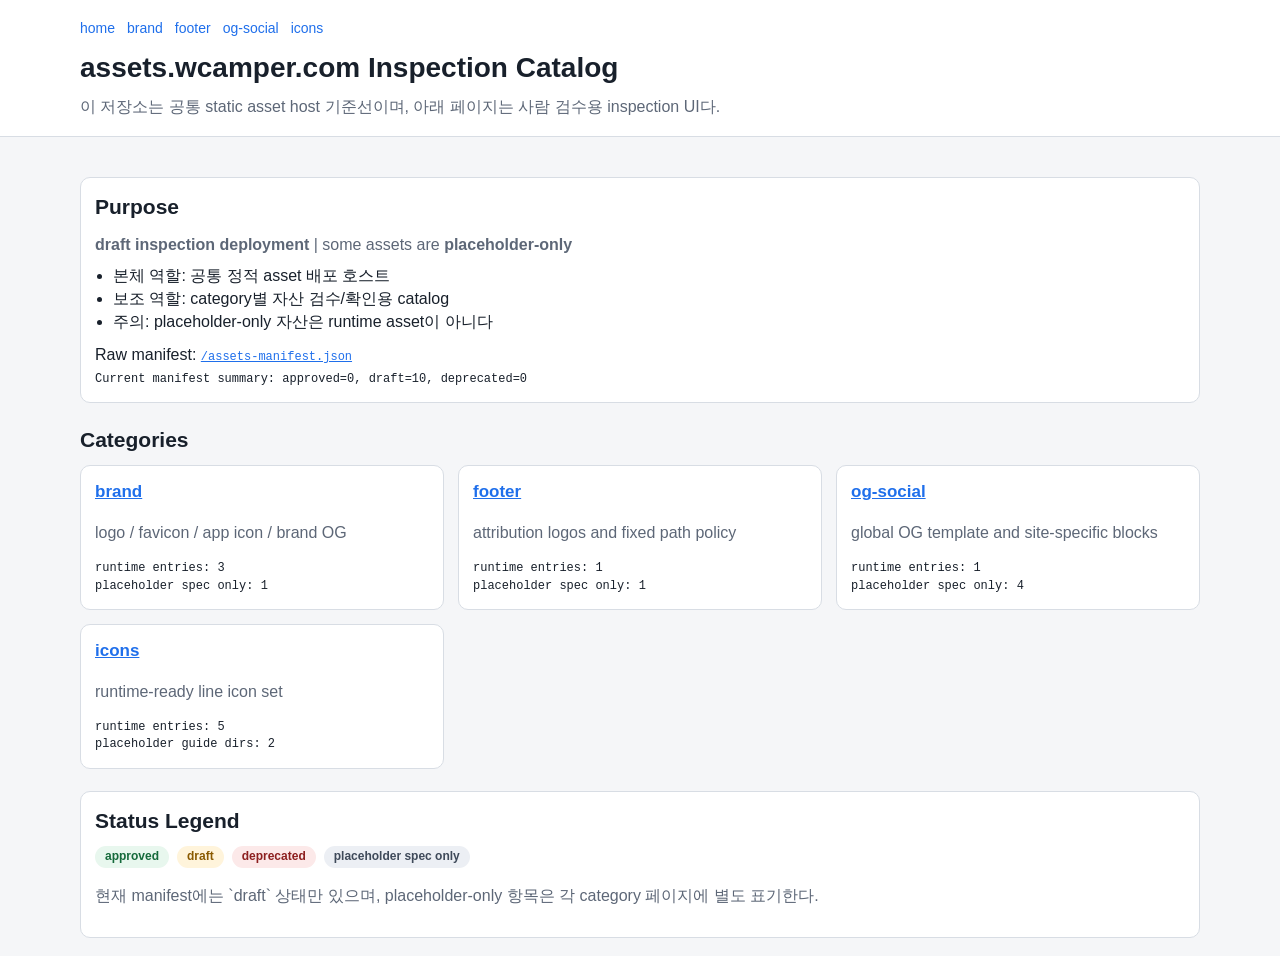
==== index.html @ 77c30739 "Bootstrap assets host and inspection catalog for assets.wcamper.com" ====
<!doctype html>
<html lang="en">
<head>
  <meta charset="utf-8">
  <meta name="viewport" content="width=device-width,initial-scale=1">
  <title>assets.wcamper.com Inspection Catalog</title>
  <link rel="stylesheet" href="styles.css">
</head>
<body>
  <header>
    <div class="wrap">
      <div class="top-nav">
        <a href="./index.html">home</a>
        <a href="./brand/index.html">brand</a>
        <a href="./footer/index.html">footer</a>
        <a href="./og-social/index.html">og-social</a>
        <a href="./icons/index.html">icons</a>
      </div>
      <h1>assets.wcamper.com Inspection Catalog</h1>
      <p class="lead">
        이 저장소는 공통 static asset host 기준선이며, 아래 페이지는 사람 검수용 inspection UI다.
      </p>
    </div>
  </header>

  <main class="wrap">
    <section class="section card">
      <h2>Purpose</h2>
      <p class="lead"><strong>draft inspection deployment</strong> | some assets are <strong>placeholder-only</strong></p>
      <ul>
        <li>본체 역할: 공통 정적 asset 배포 호스트</li>
        <li>보조 역할: category별 자산 검수/확인용 catalog</li>
        <li>주의: placeholder-only 자산은 runtime asset이 아니다</li>
      </ul>
      <div class="meta">
        <div>Raw manifest: <a href="./assets-manifest.json" class="mono">/assets-manifest.json</a></div>
        <div class="mono">Current manifest summary: approved=0, draft=10, deprecated=0</div>
      </div>
    </section>

    <section class="section">
      <h2>Categories</h2>
      <div class="grid grid-2">
        <article class="card">
          <h3><a href="./brand/index.html">brand</a></h3>
          <p class="muted">logo / favicon / app icon / brand OG</p>
          <div class="mono">runtime entries: 3</div>
          <div class="mono">placeholder spec only: 1</div>
        </article>
        <article class="card">
          <h3><a href="./footer/index.html">footer</a></h3>
          <p class="muted">attribution logos and fixed path policy</p>
          <div class="mono">runtime entries: 1</div>
          <div class="mono">placeholder spec only: 1</div>
        </article>
        <article class="card">
          <h3><a href="./og-social/index.html">og-social</a></h3>
          <p class="muted">global OG template and site-specific blocks</p>
          <div class="mono">runtime entries: 1</div>
          <div class="mono">placeholder spec only: 4</div>
        </article>
        <article class="card">
          <h3><a href="./icons/index.html">icons</a></h3>
          <p class="muted">runtime-ready line icon set</p>
          <div class="mono">runtime entries: 5</div>
          <div class="mono">placeholder guide dirs: 2</div>
        </article>
      </div>
    </section>

    <section class="section card">
      <h2>Status Legend</h2>
      <div class="legend">
        <span class="badge approved">approved</span>
        <span class="badge draft">draft</span>
        <span class="badge deprecated">deprecated</span>
        <span class="badge placeholder">placeholder spec only</span>
      </div>
      <p class="muted">현재 manifest에는 `draft` 상태만 있으며, placeholder-only 항목은 각 category 페이지에 별도 표기한다.</p>
    </section>
  </main>
</body>
</html>
---- styles.css ----
:root {
  --bg: #f5f6f8;
  --card: #ffffff;
  --line: #d8dde4;
  --text: #18202b;
  --muted: #5d6777;
  --accent: #1f6feb;
  --approved-bg: #e8f7ee;
  --approved-fg: #156a3b;
  --draft-bg: #fff4db;
  --draft-fg: #8a5a00;
  --deprecated-bg: #fce9e9;
  --deprecated-fg: #8d1f1f;
  --placeholder-bg: #eceff4;
  --placeholder-fg: #3f4a5a;
}

* {
  box-sizing: border-box;
}

body {
  margin: 0;
  font-family: "Segoe UI", Arial, sans-serif;
  color: var(--text);
  background: var(--bg);
  line-height: 1.45;
}

a {
  color: var(--accent);
}

header {
  background: var(--card);
  border-bottom: 1px solid var(--line);
}

.wrap {
  max-width: 1160px;
  margin: 0 auto;
  padding: 18px 20px;
}

.top-nav {
  display: flex;
  gap: 12px;
  flex-wrap: wrap;
  font-size: 14px;
}

.top-nav a {
  text-decoration: none;
}

h1 {
  margin: 10px 0 6px;
  font-size: 28px;
}

h2 {
  margin: 0 0 10px;
  font-size: 21px;
}

h3 {
  margin: 0 0 8px;
  font-size: 17px;
}

.lead {
  margin: 0;
  color: var(--muted);
}

.section {
  margin-top: 22px;
}

.grid {
  display: grid;
  gap: 14px;
}

.grid-2 {
  grid-template-columns: repeat(auto-fit, minmax(280px, 1fr));
}

.grid-3 {
  grid-template-columns: repeat(auto-fit, minmax(230px, 1fr));
}

.card {
  background: var(--card);
  border: 1px solid var(--line);
  border-radius: 10px;
  padding: 14px;
}

.mono {
  font-family: "Consolas", "Courier New", monospace;
  font-size: 12px;
  word-break: break-all;
}

.muted {
  color: var(--muted);
}

.meta {
  margin-top: 10px;
  display: grid;
  gap: 4px;
}

.preview {
  border: 1px solid var(--line);
  border-radius: 8px;
  background: #ffffff;
  min-height: 140px;
  display: flex;
  align-items: center;
  justify-content: center;
  padding: 14px;
  overflow: hidden;
}

.preview img {
  max-width: 100%;
  max-height: 240px;
}

.surface {
  border: 1px solid var(--line);
  border-radius: 8px;
  padding: 12px;
  margin-top: 10px;
}

.surface-light {
  background: #fafcff;
}

.surface-dark {
  background: #0f1725;
  color: #e9edf5;
}

.badge {
  display: inline-block;
  border-radius: 999px;
  padding: 2px 10px;
  font-size: 12px;
  font-weight: 600;
  vertical-align: middle;
}

.approved {
  background: var(--approved-bg);
  color: var(--approved-fg);
}

.draft {
  background: var(--draft-bg);
  color: var(--draft-fg);
}

.deprecated {
  background: var(--deprecated-bg);
  color: var(--deprecated-fg);
}

.placeholder {
  background: var(--placeholder-bg);
  color: var(--placeholder-fg);
}

.legend {
  display: flex;
  flex-wrap: wrap;
  gap: 8px;
}

ul {
  margin: 8px 0 0;
  padding-left: 18px;
}

@media (max-width: 720px) {
  .wrap {
    padding: 16px;
  }
  h1 {
    font-size: 24px;
  }
}
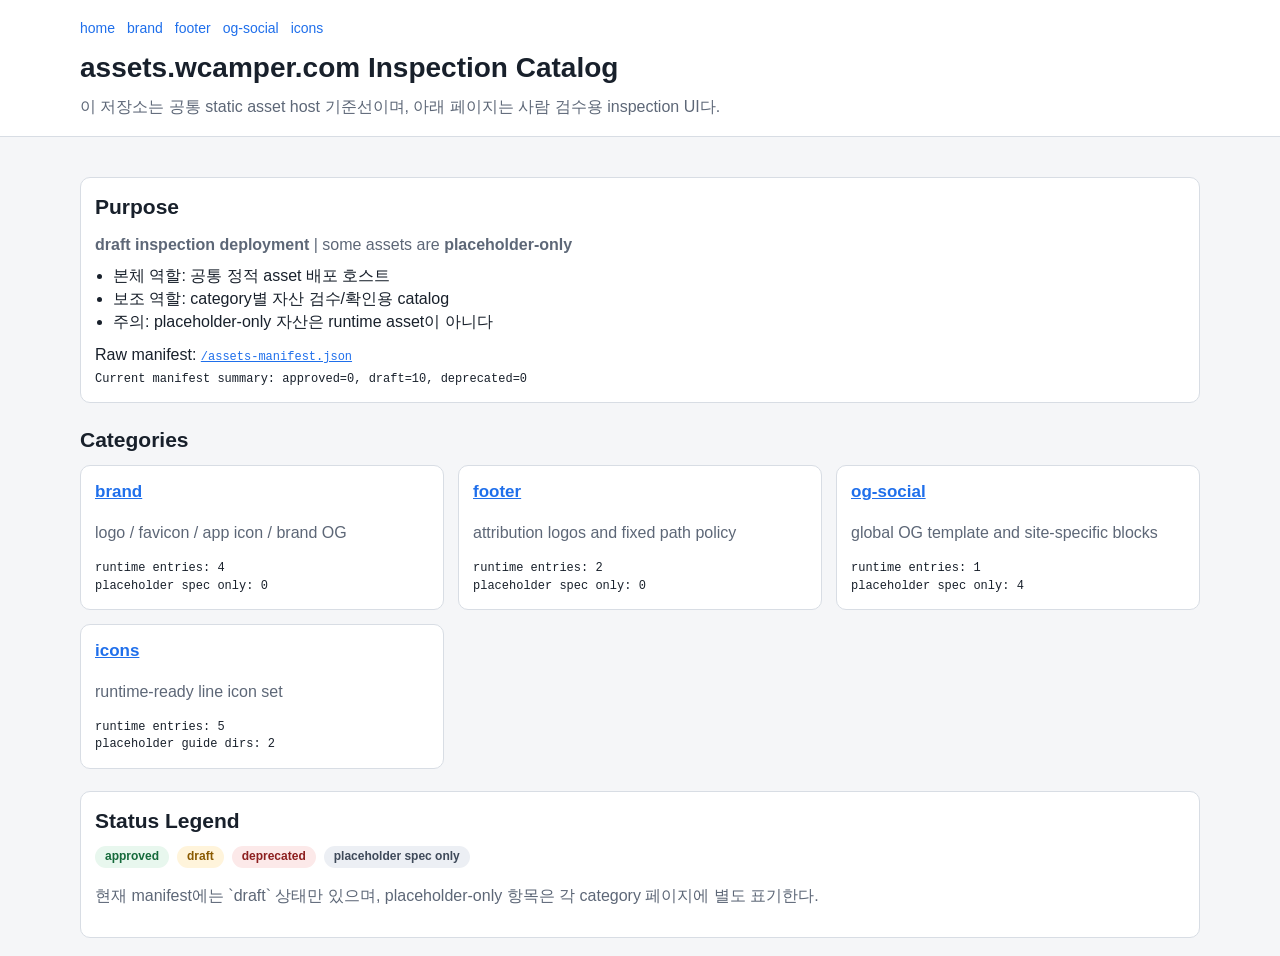
==== commit 46740a2c: "fix: remap brand and footer assets to live wcamper sources" ====
--- a/index.html
+++ b/index.html
@@ -44,14 +44,14 @@
         <article class="card">
           <h3><a href="./brand/index.html">brand</a></h3>
           <p class="muted">logo / favicon / app icon / brand OG</p>
-          <div class="mono">runtime entries: 3</div>
-          <div class="mono">placeholder spec only: 1</div>
+          <div class="mono">runtime entries: 4</div>
+          <div class="mono">placeholder spec only: 0</div>
         </article>
         <article class="card">
           <h3><a href="./footer/index.html">footer</a></h3>
           <p class="muted">attribution logos and fixed path policy</p>
-          <div class="mono">runtime entries: 1</div>
-          <div class="mono">placeholder spec only: 1</div>
+          <div class="mono">runtime entries: 2</div>
+          <div class="mono">placeholder spec only: 0</div>
         </article>
         <article class="card">
           <h3><a href="./og-social/index.html">og-social</a></h3>
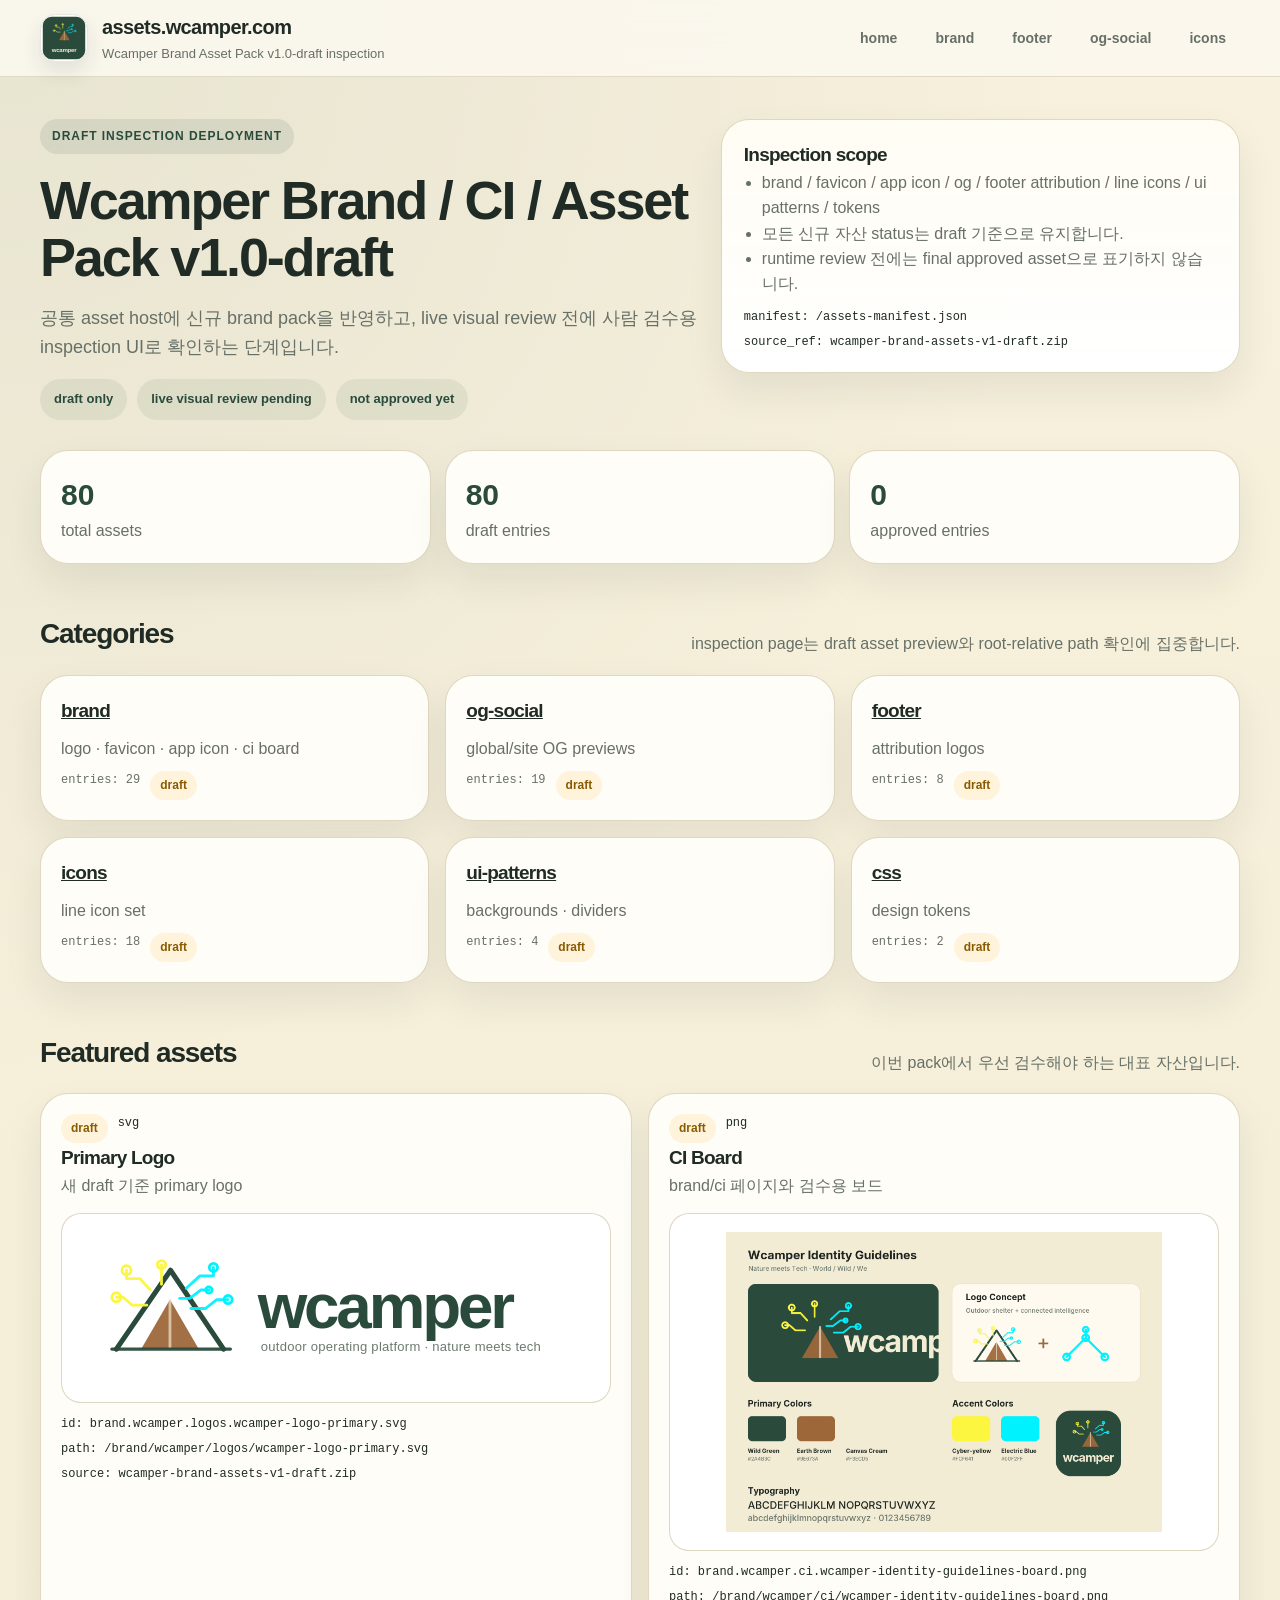
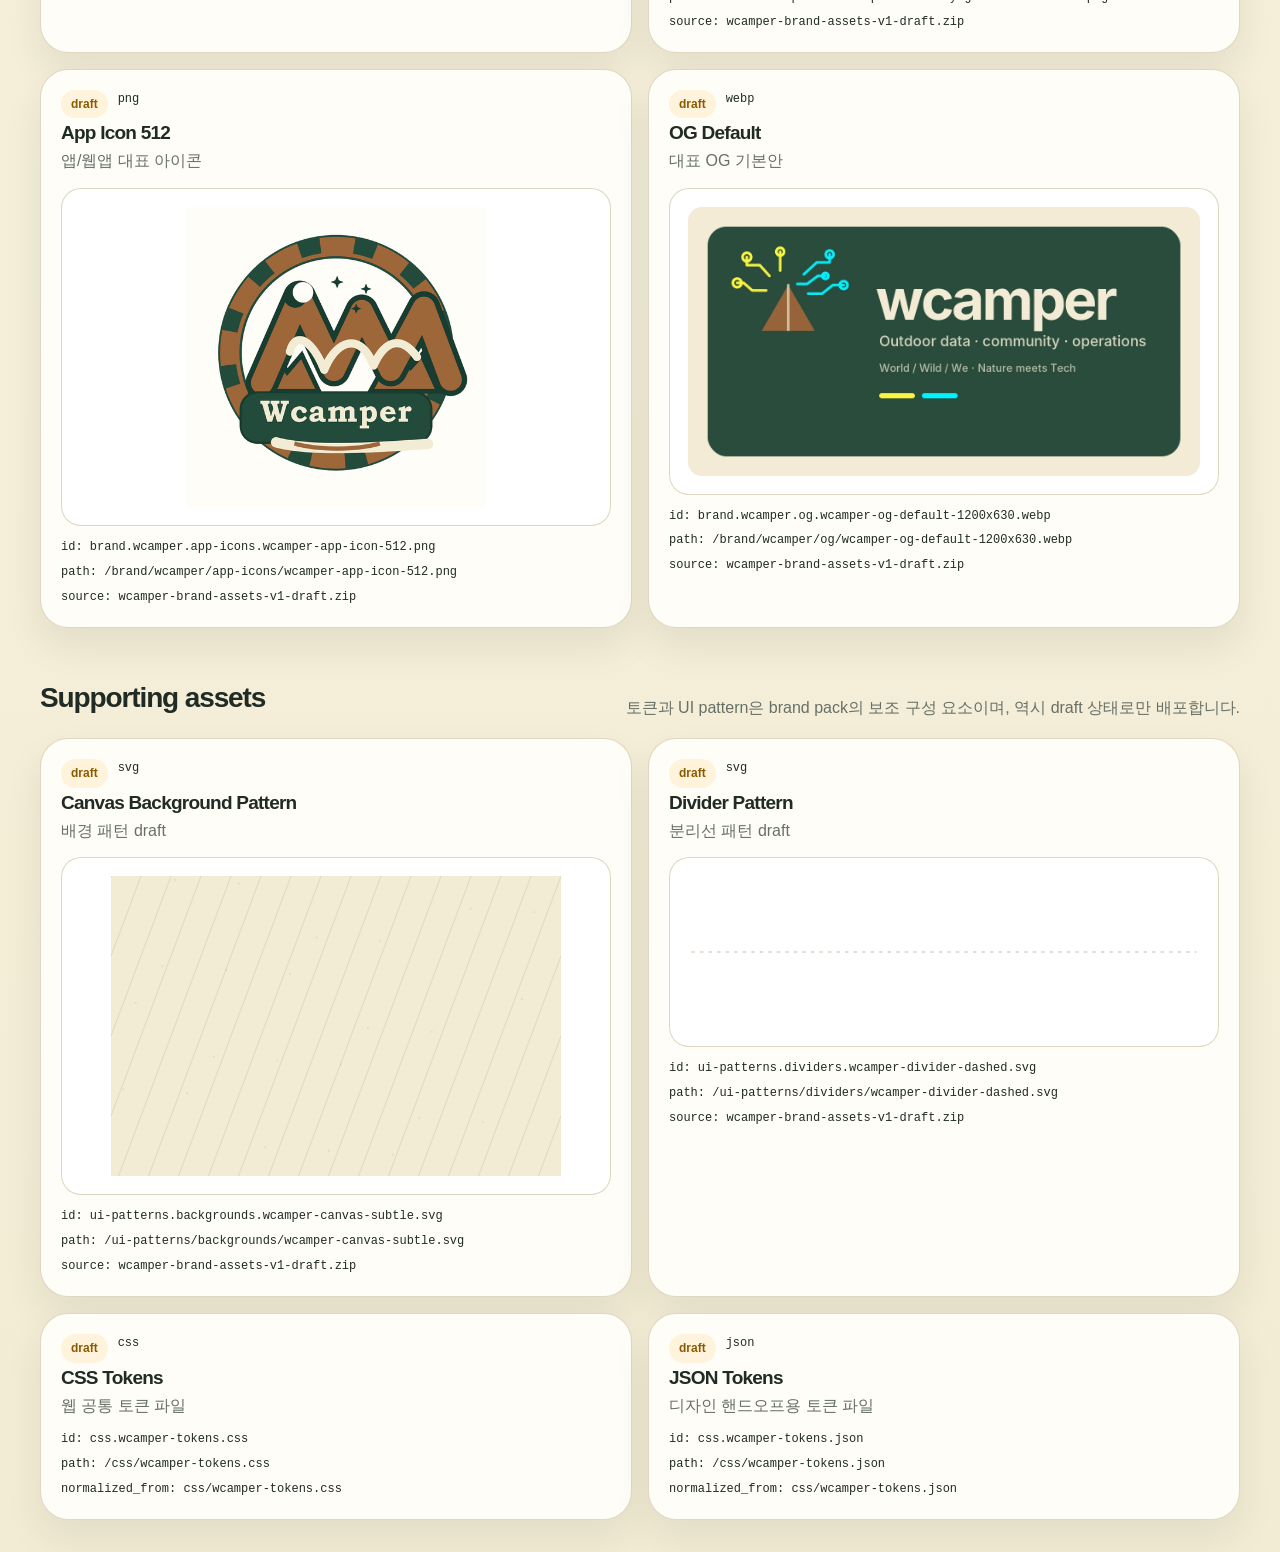
==== commit 01c79e45: "feat: add wcamper brand asset pack v1 draft" ====
--- a/index.html
+++ b/index.html
@@ -1,82 +1,96 @@
 <!doctype html>
-<html lang="en">
+<html lang="ko">
 <head>
   <meta charset="utf-8">
   <meta name="viewport" content="width=device-width,initial-scale=1">
-  <title>assets.wcamper.com Inspection Catalog</title>
-  <link rel="stylesheet" href="styles.css">
+  <title>assets.wcamper.com | Wcamper Brand Asset Pack v1.0-draft</title>
+  <meta name="description" content="Wcamper Brand / CI / Asset Pack v1.0-draft inspection catalog">
+  <link rel="stylesheet" href="./styles.css">
+  <script src="./inspection.js" defer></script>
 </head>
-<body>
-  <header>
-    <div class="wrap">
-      <div class="top-nav">
+<body data-page="home">
+  <header class="site-header">
+    <div class="wrap header-bar">
+      <a class="brand-lockup" href="./index.html">
+        <img src="/brand/wcamper/logos/wcamper-symbol-card.svg" alt="">
+        <div>
+          <strong>assets.wcamper.com</strong>
+          <span>Wcamper Brand Asset Pack v1.0-draft inspection</span>
+        </div>
+      </a>
+      <nav class="top-nav" aria-label="inspection navigation">
         <a href="./index.html">home</a>
         <a href="./brand/index.html">brand</a>
         <a href="./footer/index.html">footer</a>
         <a href="./og-social/index.html">og-social</a>
         <a href="./icons/index.html">icons</a>
-      </div>
-      <h1>assets.wcamper.com Inspection Catalog</h1>
-      <p class="lead">
-        이 저장소는 공통 static asset host 기준선이며, 아래 페이지는 사람 검수용 inspection UI다.
-      </p>
+      </nav>
     </div>
   </header>
 
   <main class="wrap">
-    <section class="section card">
-      <h2>Purpose</h2>
-      <p class="lead"><strong>draft inspection deployment</strong> | some assets are <strong>placeholder-only</strong></p>
-      <ul>
-        <li>본체 역할: 공통 정적 asset 배포 호스트</li>
-        <li>보조 역할: category별 자산 검수/확인용 catalog</li>
-        <li>주의: placeholder-only 자산은 runtime asset이 아니다</li>
-      </ul>
-      <div class="meta">
-        <div>Raw manifest: <a href="./assets-manifest.json" class="mono">/assets-manifest.json</a></div>
-        <div class="mono">Current manifest summary: approved=0, draft=10, deprecated=0</div>
+    <section class="hero">
+      <div class="hero-grid">
+        <div class="hero-copy">
+          <span class="eyebrow">draft inspection deployment</span>
+          <h1>Wcamper Brand / CI / Asset Pack v1.0-draft</h1>
+          <p class="lead">공통 asset host에 신규 brand pack을 반영하고, live visual review 전에 사람 검수용 inspection UI로 확인하는 단계입니다.</p>
+          <div class="chip-row">
+            <span class="chip">draft only</span>
+            <span class="chip">live visual review pending</span>
+            <span class="chip">not approved yet</span>
+          </div>
+        </div>
+        <aside class="hero-aside">
+          <article class="callout">
+            <h3>Inspection scope</h3>
+            <ul class="note-list">
+              <li>brand / favicon / app icon / og / footer attribution / line icons / ui patterns / tokens</li>
+              <li>모든 신규 자산 status는 draft 기준으로 유지합니다.</li>
+              <li>runtime review 전에는 final approved asset으로 표기하지 않습니다.</li>
+            </ul>
+            <div class="meta">
+              <div class="mono">manifest: /assets-manifest.json</div>
+              <div class="mono">source_ref: wcamper-brand-assets-v1-draft.zip</div>
+            </div>
+          </article>
+        </aside>
       </div>
     </section>
 
     <section class="section">
-      <h2>Categories</h2>
-      <div class="grid grid-2">
-        <article class="card">
-          <h3><a href="./brand/index.html">brand</a></h3>
-          <p class="muted">logo / favicon / app icon / brand OG</p>
-          <div class="mono">runtime entries: 4</div>
-          <div class="mono">placeholder spec only: 0</div>
-        </article>
-        <article class="card">
-          <h3><a href="./footer/index.html">footer</a></h3>
-          <p class="muted">attribution logos and fixed path policy</p>
-          <div class="mono">runtime entries: 2</div>
-          <div class="mono">placeholder spec only: 0</div>
-        </article>
-        <article class="card">
-          <h3><a href="./og-social/index.html">og-social</a></h3>
-          <p class="muted">global OG template and site-specific blocks</p>
-          <div class="mono">runtime entries: 1</div>
-          <div class="mono">placeholder spec only: 4</div>
-        </article>
-        <article class="card">
-          <h3><a href="./icons/index.html">icons</a></h3>
-          <p class="muted">runtime-ready line icon set</p>
-          <div class="mono">runtime entries: 5</div>
-          <div class="mono">placeholder guide dirs: 2</div>
-        </article>
-      </div>
+      <div id="page-error"></div>
+      <div id="summary-metrics" class="metric-row"></div>
     </section>
 
-    <section class="section card">
-      <h2>Status Legend</h2>
-      <div class="legend">
-        <span class="badge approved">approved</span>
-        <span class="badge draft">draft</span>
-        <span class="badge deprecated">deprecated</span>
-        <span class="badge placeholder">placeholder spec only</span>
+    <section class="section">
+      <div class="section-heading">
+        <div>
+          <h2>Categories</h2>
+        </div>
+        <p>inspection page는 draft asset preview와 root-relative path 확인에 집중합니다.</p>
       </div>
-      <p class="muted">현재 manifest에는 `draft` 상태만 있으며, placeholder-only 항목은 각 category 페이지에 별도 표기한다.</p>
+      <div id="home-categories" class="grid grid-3"></div>
+    </section>
+
+    <section class="section">
+      <div class="section-heading">
+        <div>
+          <h2>Featured assets</h2>
+        </div>
+        <p>이번 pack에서 우선 검수해야 하는 대표 자산입니다.</p>
+      </div>
+      <div id="home-featured" class="grid grid-2"></div>
+    </section>
+
+    <section class="section" id="supporting-assets">
+      <div class="section-heading">
+        <div>
+          <h2>Supporting assets</h2>
+        </div>
+        <p>토큰과 UI pattern은 brand pack의 보조 구성 요소이며, 역시 draft 상태로만 배포합니다.</p>
+      </div>
+      <div id="supporting-assets-grid" class="grid grid-2"></div>
     </section>
   </main>
 </body>
--- a/styles.css
+++ b/styles.css
@@ -1,18 +1,23 @@
 :root {
-  --bg: #f5f6f8;
-  --card: #ffffff;
-  --line: #d8dde4;
-  --text: #18202b;
-  --muted: #5d6777;
-  --accent: #1f6feb;
-  --approved-bg: #e8f7ee;
-  --approved-fg: #156a3b;
+  --bg: #f3ecd5;
+  --bg-soft: #fbf8ef;
+  --card: #fffdf7;
+  --line: #ddd5be;
+  --text: #1f2b24;
+  --muted: #677067;
+  --brand: #2a4b3c;
+  --earth: #9e673a;
+  --cream: #f3ecd5;
+  --cyber: #fcf641;
+  --electric: #00f2ff;
   --draft-bg: #fff4db;
   --draft-fg: #8a5a00;
-  --deprecated-bg: #fce9e9;
-  --deprecated-fg: #8d1f1f;
   --placeholder-bg: #eceff4;
   --placeholder-fg: #3f4a5a;
+  --shadow: 0 18px 38px rgba(24, 32, 24, 0.08);
+  --radius-xl: 28px;
+  --radius-lg: 20px;
+  --radius-md: 14px;
 }
 
 * {
@@ -21,176 +26,426 @@
 
 body {
   margin: 0;
-  font-family: "Segoe UI", Arial, sans-serif;
+  font-family: Inter, Pretendard, "Segoe UI", Arial, sans-serif;
   color: var(--text);
-  background: var(--bg);
-  line-height: 1.45;
+  background:
+    radial-gradient(circle at top left, rgba(42, 75, 60, 0.08), transparent 32%),
+    linear-gradient(180deg, #f7f1dd 0%, var(--cream) 100%);
+  line-height: 1.58;
 }
 
 a {
-  color: var(--accent);
-}
-
-header {
+  color: inherit;
+}
+
+img {
+  display: block;
+  max-width: 100%;
+}
+
+.wrap {
+  width: min(1200px, calc(100% - 32px));
+  margin: 0 auto;
+}
+
+.site-header {
+  position: sticky;
+  top: 0;
+  z-index: 30;
+  border-bottom: 1px solid rgba(221, 213, 190, 0.9);
+  backdrop-filter: blur(14px);
+  background: rgba(251, 248, 239, 0.9);
+}
+
+.header-bar {
+  display: flex;
+  align-items: center;
+  justify-content: space-between;
+  gap: 18px;
+  min-height: 76px;
+}
+
+.brand-lockup {
+  display: inline-flex;
+  align-items: center;
+  gap: 14px;
+  text-decoration: none;
+}
+
+.brand-lockup img {
+  width: 48px;
+  height: 48px;
+  border-radius: 16px;
+  border: 1px solid rgba(42, 75, 60, 0.12);
+  background: #fffef9;
+  box-shadow: 0 10px 20px rgba(31, 43, 36, 0.1);
+}
+
+.brand-lockup strong {
+  display: block;
+  font-size: 20px;
+  letter-spacing: -0.03em;
+}
+
+.brand-lockup span {
+  display: block;
+  color: var(--muted);
+  font-size: 13px;
+}
+
+.top-nav {
+  display: flex;
+  gap: 10px;
+  flex-wrap: wrap;
+}
+
+.top-nav a {
+  padding: 10px 14px;
+  border-radius: 999px;
+  color: var(--muted);
+  text-decoration: none;
+  font-size: 14px;
+  font-weight: 700;
+}
+
+.top-nav a:hover {
+  color: var(--brand);
+  background: rgba(42, 75, 60, 0.08);
+}
+
+.hero {
+  padding: 42px 0 14px;
+}
+
+.hero-grid {
+  display: grid;
+  grid-template-columns: minmax(0, 1.12fr) minmax(300px, 0.88fr);
+  gap: 20px;
+  align-items: start;
+}
+
+.hero-copy,
+.hero-aside {
+  display: grid;
+  gap: 18px;
+}
+
+.eyebrow,
+.badge {
+  display: inline-flex;
+  align-items: center;
+  width: fit-content;
+  border-radius: 999px;
+  font-weight: 800;
+}
+
+.eyebrow {
+  padding: 8px 12px;
+  background: rgba(42, 75, 60, 0.1);
+  color: var(--brand);
+  font-size: 12px;
+  letter-spacing: 0.08em;
+  text-transform: uppercase;
+}
+
+h1,
+h2,
+h3 {
+  margin: 0;
+  letter-spacing: -0.04em;
+}
+
+h1 {
+  font-size: clamp(32px, 5vw, 54px);
+  line-height: 1.06;
+}
+
+h2 {
+  font-size: 28px;
+}
+
+h3 {
+  font-size: 19px;
+}
+
+.lead {
+  margin: 0;
+  color: var(--muted);
+  font-size: 18px;
+}
+
+.section {
+  padding: 16px 0 32px;
+}
+
+.section-heading {
+  display: flex;
+  align-items: end;
+  justify-content: space-between;
+  gap: 18px;
+  margin-bottom: 18px;
+}
+
+.section-heading p {
+  margin: 0;
+  max-width: 640px;
+  color: var(--muted);
+}
+
+.grid {
+  display: grid;
+  gap: 16px;
+}
+
+.grid-2 {
+  grid-template-columns: repeat(2, minmax(0, 1fr));
+}
+
+.grid-3 {
+  grid-template-columns: repeat(3, minmax(0, 1fr));
+}
+
+.card,
+.metric-card,
+.callout {
   background: var(--card);
-  border-bottom: 1px solid var(--line);
-}
-
-.wrap {
-  max-width: 1160px;
-  margin: 0 auto;
-  padding: 18px 20px;
-}
-
-.top-nav {
-  display: flex;
-  gap: 12px;
-  flex-wrap: wrap;
-  font-size: 14px;
-}
-
-.top-nav a {
-  text-decoration: none;
-}
-
-h1 {
-  margin: 10px 0 6px;
-  font-size: 28px;
-}
-
-h2 {
-  margin: 0 0 10px;
-  font-size: 21px;
-}
-
-h3 {
-  margin: 0 0 8px;
-  font-size: 17px;
-}
-
-.lead {
-  margin: 0;
-  color: var(--muted);
-}
-
-.section {
-  margin-top: 22px;
-}
-
-.grid {
-  display: grid;
+  border: 1px solid rgba(221, 213, 190, 0.95);
+  border-radius: var(--radius-xl);
+  box-shadow: var(--shadow);
+}
+
+.card,
+.metric-card {
+  padding: 20px;
+}
+
+.metric-row {
+  display: grid;
+  grid-template-columns: repeat(3, minmax(0, 1fr));
   gap: 14px;
 }
 
-.grid-2 {
-  grid-template-columns: repeat(auto-fit, minmax(280px, 1fr));
-}
-
-.grid-3 {
-  grid-template-columns: repeat(auto-fit, minmax(230px, 1fr));
-}
-
-.card {
-  background: var(--card);
-  border: 1px solid var(--line);
-  border-radius: 10px;
-  padding: 14px;
+.metric-card strong {
+  display: block;
+  font-size: 30px;
+  color: var(--brand);
+}
+
+.metric-card span {
+  color: var(--muted);
+}
+
+.callout {
+  padding: 20px 22px;
+  background: linear-gradient(180deg, rgba(255, 252, 244, 0.96) 0%, rgba(255, 255, 255, 0.98) 100%);
+}
+
+.callout p,
+.card p {
+  margin: 0;
+  color: var(--muted);
+}
+
+.badge {
+  padding: 5px 10px;
+  font-size: 12px;
+  vertical-align: middle;
+}
+
+.badge.draft {
+  background: var(--draft-bg);
+  color: var(--draft-fg);
+}
+
+.badge.placeholder {
+  background: var(--placeholder-bg);
+  color: var(--placeholder-fg);
+}
+
+.meta {
+  display: grid;
+  gap: 6px;
+  margin-top: 12px;
 }
 
 .mono {
-  font-family: "Consolas", "Courier New", monospace;
+  font-family: Consolas, "Courier New", monospace;
   font-size: 12px;
   word-break: break-all;
 }
 
-.muted {
-  color: var(--muted);
-}
-
-.meta {
-  margin-top: 10px;
-  display: grid;
-  gap: 4px;
-}
-
 .preview {
-  border: 1px solid var(--line);
-  border-radius: 8px;
-  background: #ffffff;
-  min-height: 140px;
   display: flex;
   align-items: center;
   justify-content: center;
-  padding: 14px;
+  min-height: 190px;
+  margin-top: 14px;
+  padding: 18px;
+  border-radius: var(--radius-lg);
+  border: 1px solid rgba(221, 213, 190, 0.95);
+  background: #ffffff;
   overflow: hidden;
+}
+
+.preview--dark {
+  background: #2a4b3c;
+}
+
+.preview--cream {
+  background: #f9f3df;
+}
+
+.preview--og {
+  min-height: 220px;
+  align-items: stretch;
 }
 
 .preview img {
   max-width: 100%;
-  max-height: 240px;
+  max-height: 300px;
+  object-fit: contain;
+}
+
+.preview--og img {
+  width: 100%;
+  max-height: none;
+  object-fit: cover;
+  border-radius: 14px;
+}
+
+.note-list {
+  margin: 0;
+  padding-left: 18px;
+  color: var(--muted);
+}
+
+.category-card {
+  display: grid;
+  gap: 10px;
+}
+
+.category-card__meta {
+  display: flex;
+  gap: 10px;
+  flex-wrap: wrap;
+  color: var(--muted);
+  font-size: 13px;
+}
+
+.chip-row {
+  display: flex;
+  gap: 10px;
+  flex-wrap: wrap;
+}
+
+.chip {
+  padding: 10px 14px;
+  border-radius: 999px;
+  background: rgba(42, 75, 60, 0.08);
+  color: var(--brand);
+  font-size: 13px;
+  font-weight: 700;
+}
+
+.path-list {
+  display: grid;
+  gap: 10px;
+}
+
+.path-list .card {
+  padding: 16px 18px;
+}
+
+.path-list strong {
+  display: block;
+  margin-bottom: 8px;
+}
+
+.surface-row {
+  display: grid;
+  gap: 14px;
+  grid-template-columns: repeat(2, minmax(0, 1fr));
 }
 
 .surface {
-  border: 1px solid var(--line);
-  border-radius: 8px;
-  padding: 12px;
-  margin-top: 10px;
-}
-
-.surface-light {
-  background: #fafcff;
-}
-
-.surface-dark {
-  background: #0f1725;
-  color: #e9edf5;
-}
-
-.badge {
-  display: inline-block;
-  border-radius: 999px;
-  padding: 2px 10px;
-  font-size: 12px;
-  font-weight: 600;
-  vertical-align: middle;
-}
-
-.approved {
-  background: var(--approved-bg);
-  color: var(--approved-fg);
-}
-
-.draft {
-  background: var(--draft-bg);
-  color: var(--draft-fg);
-}
-
-.deprecated {
-  background: var(--deprecated-bg);
-  color: var(--deprecated-fg);
-}
-
-.placeholder {
-  background: var(--placeholder-bg);
-  color: var(--placeholder-fg);
-}
-
-.legend {
-  display: flex;
+  border-radius: var(--radius-lg);
+  border: 1px solid rgba(221, 213, 190, 0.95);
+  padding: 16px;
+}
+
+.surface--light {
+  background: #fffefb;
+}
+
+.surface--dark {
+  background: #20382d;
+  color: #f5f1de;
+}
+
+.surface__logos {
+  display: flex;
+  align-items: center;
+  gap: 14px;
   flex-wrap: wrap;
-  gap: 8px;
-}
-
-ul {
-  margin: 8px 0 0;
-  padding-left: 18px;
-}
-
-@media (max-width: 720px) {
-  .wrap {
-    padding: 16px;
+  margin-top: 14px;
+}
+
+.surface__logos img {
+  max-height: 42px;
+  width: auto;
+}
+
+.surface--dark .surface__logos img.surface-light-bg {
+  background: rgba(255, 255, 255, 0.96);
+  border-radius: 10px;
+  padding: 4px 8px;
+}
+
+.icon-grid {
+  display: grid;
+  grid-template-columns: repeat(4, minmax(0, 1fr));
+  gap: 16px;
+}
+
+.icon-card .preview {
+  min-height: 120px;
+}
+
+.icon-card img {
+  width: 48px;
+  height: 48px;
+}
+
+.error-card {
+  color: #7b1f1f;
+  background: #fff1f1;
+}
+
+@media (max-width: 1120px) {
+  .hero-grid,
+  .icon-grid {
+    grid-template-columns: repeat(2, minmax(0, 1fr));
   }
-  h1 {
-    font-size: 24px;
+
+  .section-heading {
+    align-items: start;
+    flex-direction: column;
   }
 }
+
+@media (max-width: 780px) {
+  .header-bar,
+  .surface-row,
+  .metric-row,
+  .grid-2,
+  .grid-3,
+  .hero-grid,
+  .icon-grid {
+    grid-template-columns: 1fr;
+  }
+
+  .header-bar {
+    display: grid;
+    padding: 16px 0;
+  }
+}
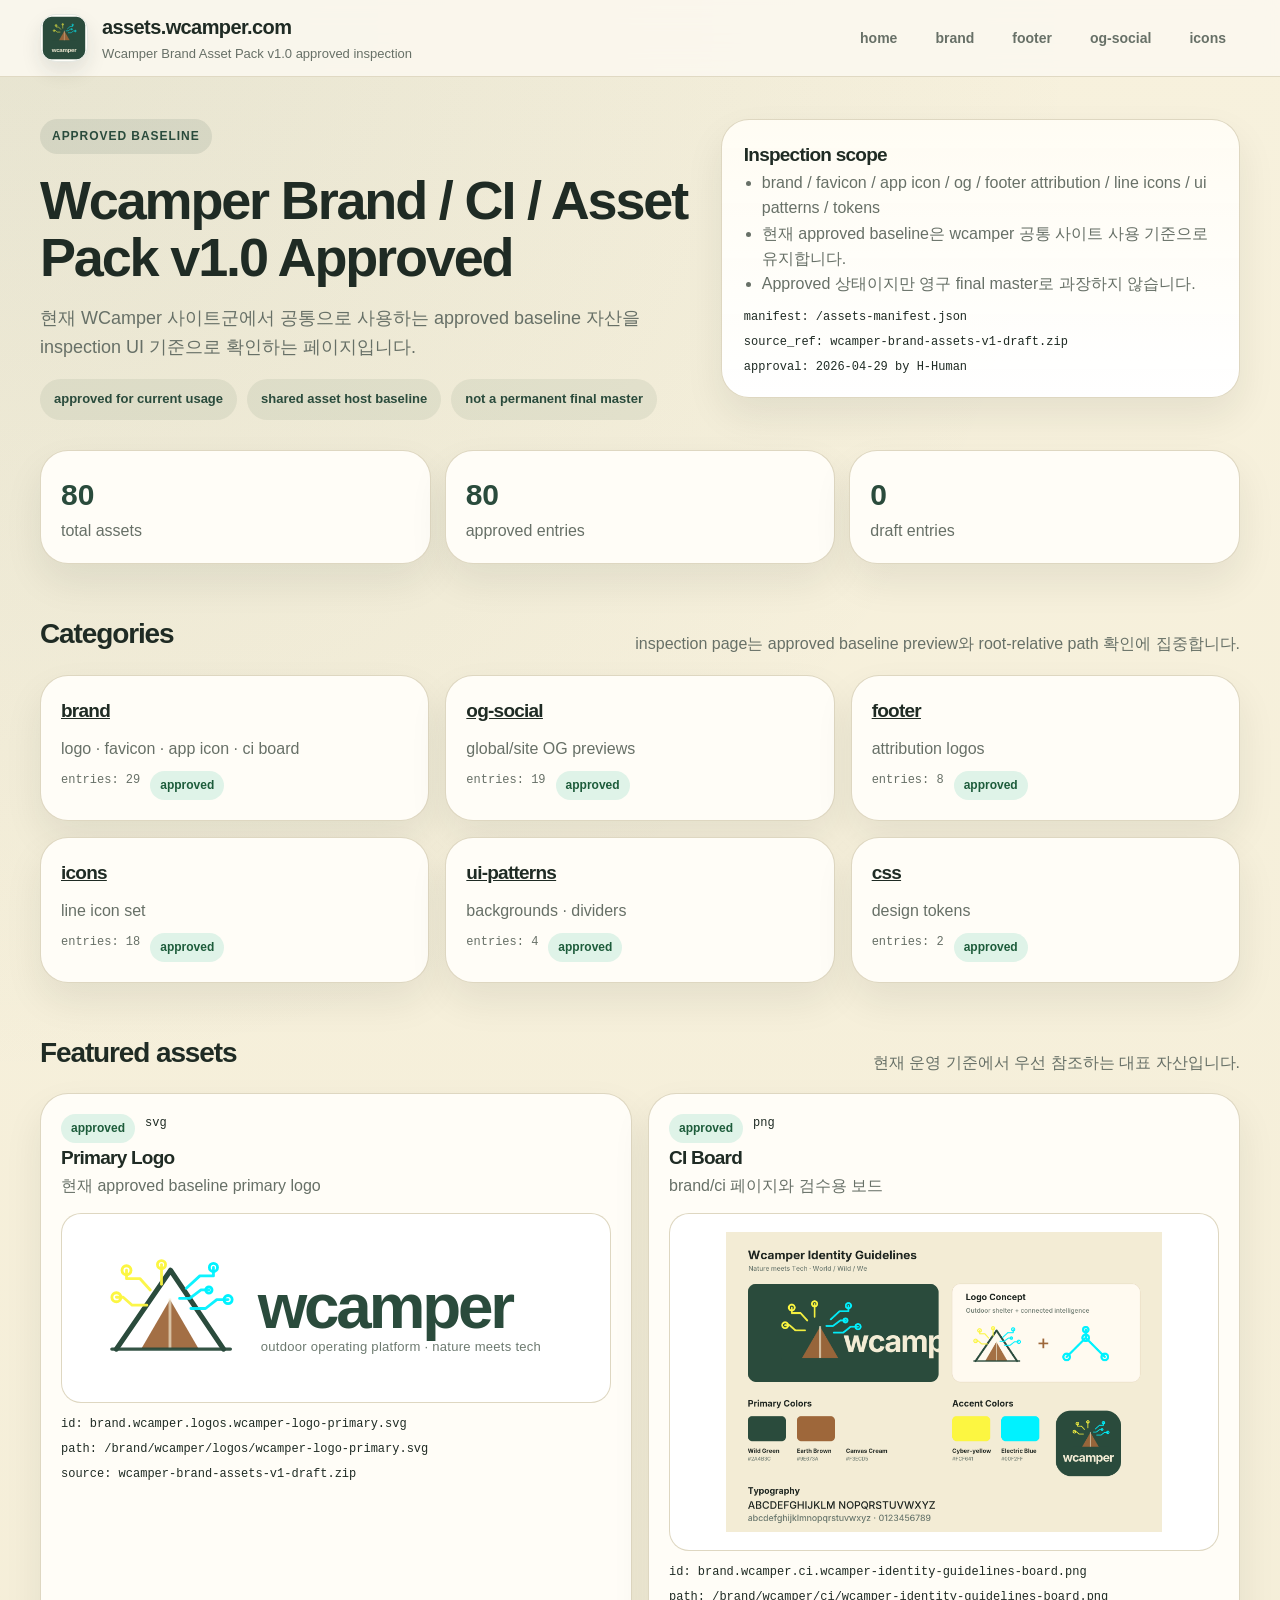
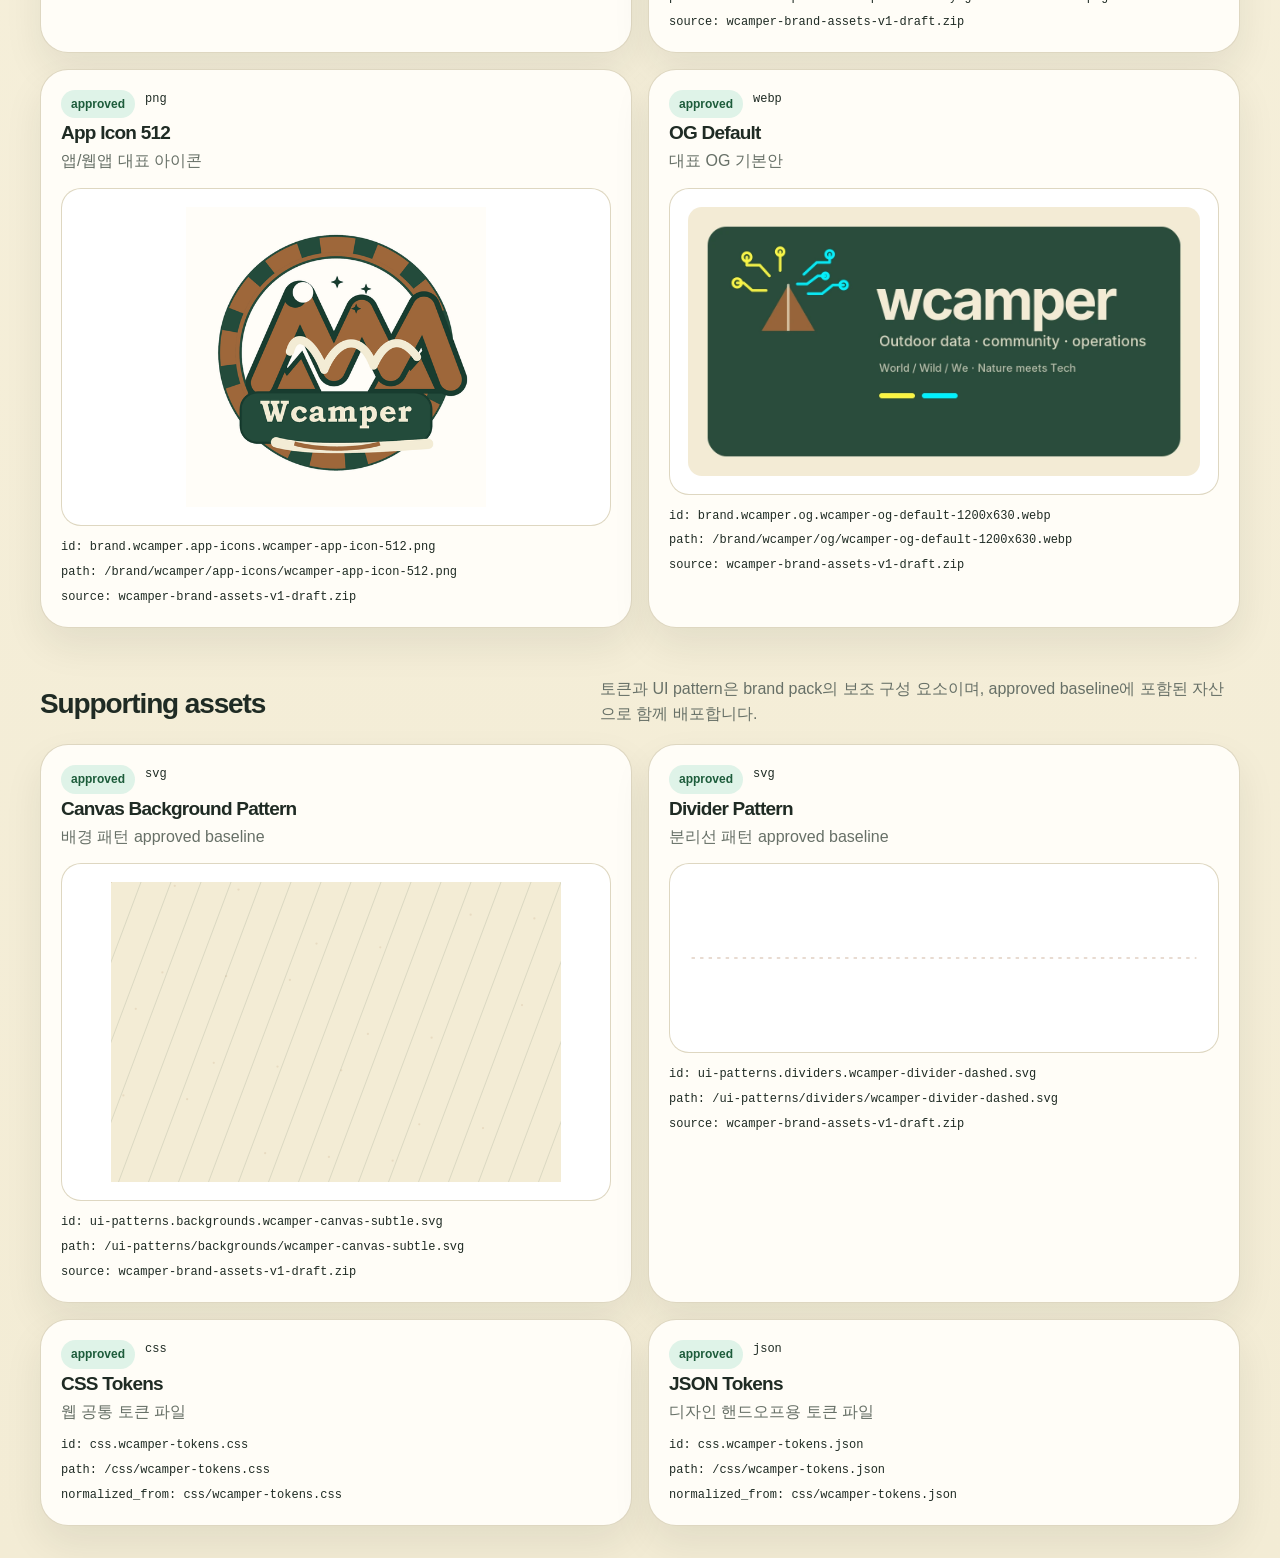
==== commit c93c3145: "chore: approve wcamper brand asset pack v1" ====
--- a/index.html
+++ b/index.html
@@ -3,8 +3,8 @@
 <head>
   <meta charset="utf-8">
   <meta name="viewport" content="width=device-width,initial-scale=1">
-  <title>assets.wcamper.com | Wcamper Brand Asset Pack v1.0-draft</title>
-  <meta name="description" content="Wcamper Brand / CI / Asset Pack v1.0-draft inspection catalog">
+  <title>assets.wcamper.com | Wcamper Brand Asset Pack v1.0 Approved</title>
+  <meta name="description" content="Wcamper Brand / CI / Asset Pack v1.0 approved inspection catalog">
   <link rel="stylesheet" href="./styles.css">
   <script src="./inspection.js" defer></script>
 </head>
@@ -15,7 +15,7 @@
         <img src="/brand/wcamper/logos/wcamper-symbol-card.svg" alt="">
         <div>
           <strong>assets.wcamper.com</strong>
-          <span>Wcamper Brand Asset Pack v1.0-draft inspection</span>
+          <span>Wcamper Brand Asset Pack v1.0 approved inspection</span>
         </div>
       </a>
       <nav class="top-nav" aria-label="inspection navigation">
@@ -32,13 +32,13 @@
     <section class="hero">
       <div class="hero-grid">
         <div class="hero-copy">
-          <span class="eyebrow">draft inspection deployment</span>
-          <h1>Wcamper Brand / CI / Asset Pack v1.0-draft</h1>
-          <p class="lead">공통 asset host에 신규 brand pack을 반영하고, live visual review 전에 사람 검수용 inspection UI로 확인하는 단계입니다.</p>
+          <span class="eyebrow">approved baseline</span>
+          <h1>Wcamper Brand / CI / Asset Pack v1.0 Approved</h1>
+          <p class="lead">현재 WCamper 사이트군에서 공통으로 사용하는 approved baseline 자산을 inspection UI 기준으로 확인하는 페이지입니다.</p>
           <div class="chip-row">
-            <span class="chip">draft only</span>
-            <span class="chip">live visual review pending</span>
-            <span class="chip">not approved yet</span>
+            <span class="chip">approved for current usage</span>
+            <span class="chip">shared asset host baseline</span>
+            <span class="chip">not a permanent final master</span>
           </div>
         </div>
         <aside class="hero-aside">
@@ -46,12 +46,13 @@
             <h3>Inspection scope</h3>
             <ul class="note-list">
               <li>brand / favicon / app icon / og / footer attribution / line icons / ui patterns / tokens</li>
-              <li>모든 신규 자산 status는 draft 기준으로 유지합니다.</li>
-              <li>runtime review 전에는 final approved asset으로 표기하지 않습니다.</li>
+              <li>현재 approved baseline은 wcamper 공통 사이트 사용 기준으로 유지합니다.</li>
+              <li>Approved 상태이지만 영구 final master로 과장하지 않습니다.</li>
             </ul>
             <div class="meta">
               <div class="mono">manifest: /assets-manifest.json</div>
               <div class="mono">source_ref: wcamper-brand-assets-v1-draft.zip</div>
+              <div class="mono">approval: 2026-04-29 by H-Human</div>
             </div>
           </article>
         </aside>
@@ -68,7 +69,7 @@
         <div>
           <h2>Categories</h2>
         </div>
-        <p>inspection page는 draft asset preview와 root-relative path 확인에 집중합니다.</p>
+        <p>inspection page는 approved baseline preview와 root-relative path 확인에 집중합니다.</p>
       </div>
       <div id="home-categories" class="grid grid-3"></div>
     </section>
@@ -78,7 +79,7 @@
         <div>
           <h2>Featured assets</h2>
         </div>
-        <p>이번 pack에서 우선 검수해야 하는 대표 자산입니다.</p>
+        <p>현재 운영 기준에서 우선 참조하는 대표 자산입니다.</p>
       </div>
       <div id="home-featured" class="grid grid-2"></div>
     </section>
@@ -88,7 +89,7 @@
         <div>
           <h2>Supporting assets</h2>
         </div>
-        <p>토큰과 UI pattern은 brand pack의 보조 구성 요소이며, 역시 draft 상태로만 배포합니다.</p>
+        <p>토큰과 UI pattern은 brand pack의 보조 구성 요소이며, approved baseline에 포함된 자산으로 함께 배포합니다.</p>
       </div>
       <div id="supporting-assets-grid" class="grid grid-2"></div>
     </section>
--- a/styles.css
+++ b/styles.css
@@ -12,6 +12,8 @@
   --electric: #00f2ff;
   --draft-bg: #fff4db;
   --draft-fg: #8a5a00;
+  --approved-bg: #dff3e8;
+  --approved-fg: #1d5c3b;
   --placeholder-bg: #eceff4;
   --placeholder-fg: #3f4a5a;
   --shadow: 0 18px 38px rgba(24, 32, 24, 0.08);
@@ -255,6 +257,11 @@
 .badge.draft {
   background: var(--draft-bg);
   color: var(--draft-fg);
+}
+
+.badge.approved {
+  background: var(--approved-bg);
+  color: var(--approved-fg);
 }
 
 .badge.placeholder {
